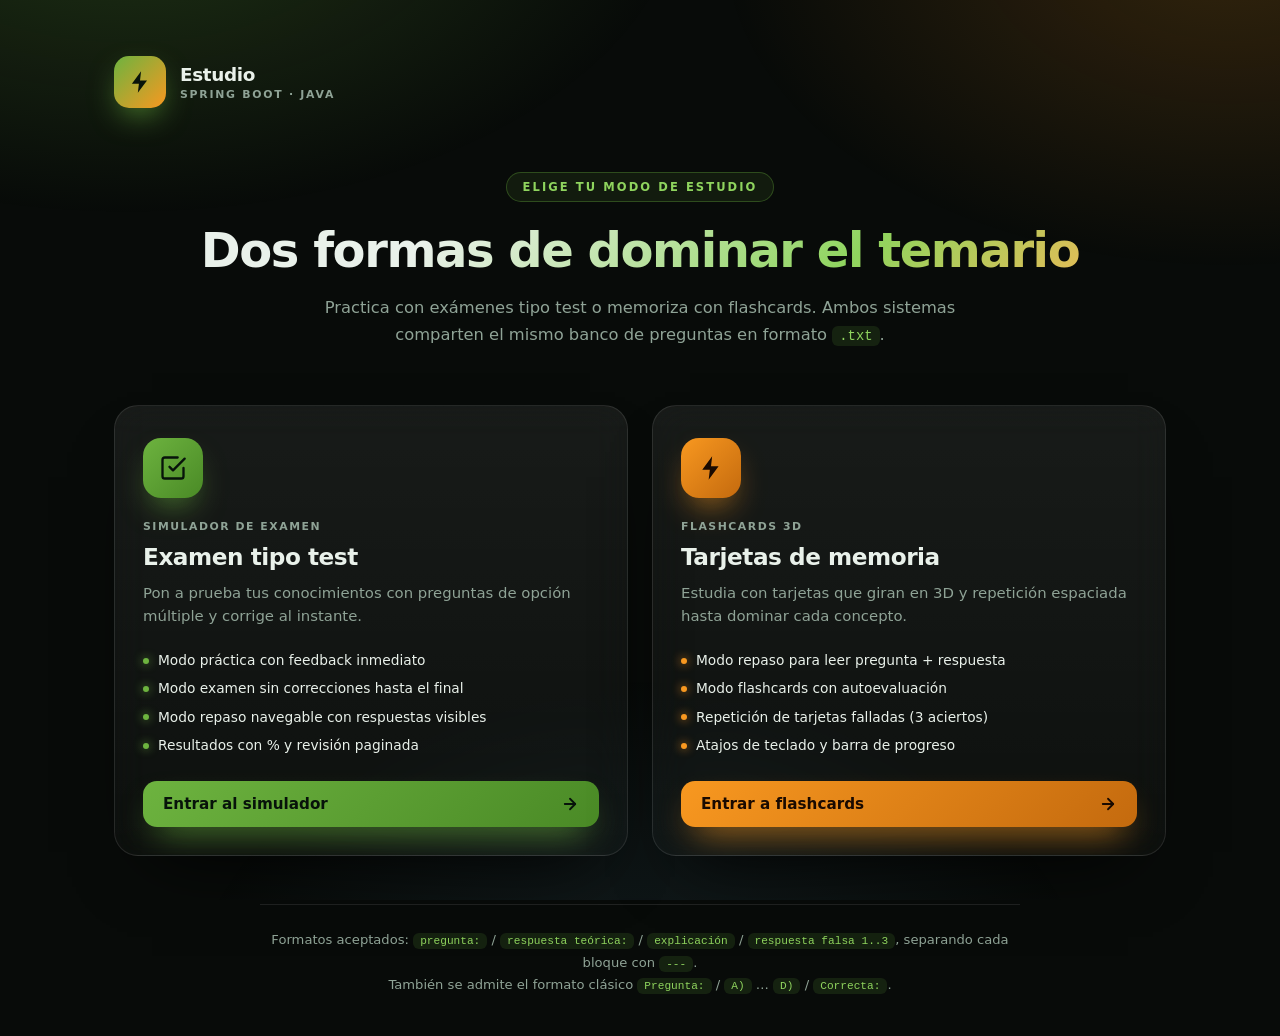
==== index.html @ 749e82bc "feat: add Spring Java Study Hub with exam simulator and 3D flashcards" ====
<!DOCTYPE html>
<html lang="es">
<head>
<meta charset="UTF-8">
<meta name="viewport" content="width=device-width, initial-scale=1.0">
<title>Estudio · Spring Boot &amp; Java</title>
<style>
:root{
  --spring:#6DB33F;
  --spring-2:#8FD45E;
  --spring-dark:#4A8A26;
  --java:#F89820;
  --java-2:#FFB454;
  --java-blue:#5382A1;
  --bg:#080B09;
  --surface:rgba(255,255,255,.045);
  --border:rgba(255,255,255,.10);
  --text:#E9F1EA;
  --muted:#8FA396;
}
*{box-sizing:border-box;margin:0;padding:0}
html,body{min-height:100%}
body{
  font-family:ui-sans-serif,system-ui,-apple-system,"Segoe UI",Roboto,"Helvetica Neue",Arial,sans-serif;
  background:var(--bg);
  color:var(--text);
  -webkit-font-smoothing:antialiased;
  overflow-x:hidden;
  display:flex;
  flex-direction:column;
  min-height:100vh;
}
body::before{
  content:"";
  position:fixed;
  inset:0;
  z-index:0;
  pointer-events:none;
  background:
    radial-gradient(900px 520px at 10% -12%, rgba(109,179,63,.24), transparent 62%),
    radial-gradient(820px 520px at 96% -6%, rgba(248,152,32,.18), transparent 62%),
    radial-gradient(760px 620px at 50% 118%, rgba(83,130,161,.16), transparent 62%);
}
.wrap{
  position:relative;
  z-index:1;
  width:100%;
  max-width:1100px;
  margin:0 auto;
  padding:56px 24px 40px;
  flex:1;
  display:flex;
  flex-direction:column;
}

/* ---------- Topbar ---------- */
.topbar{display:flex;align-items:center;gap:14px;margin-bottom:64px}
.brand-mark{
  width:52px;height:52px;flex:0 0 52px;border-radius:15px;
  background:linear-gradient(135deg,var(--spring),var(--java));
  display:grid;place-items:center;color:#08130a;
  box-shadow:0 12px 32px -10px rgba(109,179,63,.95);
}
.brand-mark svg{width:26px;height:26px}
.brand h1{font-size:1.15rem;font-weight:800;letter-spacing:-.02em}
.brand p{
  font-size:.68rem;font-weight:700;letter-spacing:.16em;
  text-transform:uppercase;color:var(--muted);margin-top:3px;
}

/* ---------- Hero ---------- */
.hero{text-align:center;margin-bottom:56px;animation:fadeIn .6s cubic-bezier(.4,.05,.2,1) both}
.hero .eyebrow{
  display:inline-block;
  font-size:.72rem;font-weight:800;letter-spacing:.18em;text-transform:uppercase;
  color:var(--spring-2);padding:7px 16px;border-radius:999px;
  background:rgba(109,179,63,.10);border:1px solid rgba(109,179,63,.32);
  margin-bottom:22px;
}
.hero h2{
  font-size:clamp(1.9rem,4vw,3rem);
  font-weight:800;letter-spacing:-.03em;line-height:1.1;
  background:linear-gradient(135deg,var(--text) 30%,var(--spring-2) 70%,var(--java-2));
  -webkit-background-clip:text;background-clip:text;color:transparent;
  margin-bottom:18px;
}
.hero p{
  font-size:1.02rem;color:var(--muted);line-height:1.65;
  max-width:640px;margin:0 auto;
}
.hero p code,.footer-hint code{
  background:rgba(109,179,63,.14);color:var(--spring-2);
  padding:2px 7px;border-radius:6px;font-size:.85em;
  font-family:ui-monospace,SFMono-Regular,Menlo,monospace;
}

/* ---------- Grid de opciones ---------- */
.options{
  display:grid;grid-template-columns:1fr 1fr;gap:24px;margin-bottom:48px;
}
.option-card{
  position:relative;display:flex;flex-direction:column;text-decoration:none;color:inherit;
  padding:32px 28px 28px;border-radius:24px;border:1px solid var(--border);
  background:linear-gradient(180deg,rgba(255,255,255,.065),rgba(255,255,255,.022));
  backdrop-filter:blur(18px);-webkit-backdrop-filter:blur(18px);
  box-shadow:0 34px 70px -38px rgba(0,0,0,.95);
  transition:transform .22s cubic-bezier(.4,.05,.2,1),border-color .22s,box-shadow .22s;
  overflow:hidden;
  animation:fadeIn .6s cubic-bezier(.4,.05,.2,1) both;
}
.option-card:nth-child(1){animation-delay:.08s}
.option-card:nth-child(2){animation-delay:.16s}
.option-card::after{
  content:"";position:absolute;inset:0;pointer-events:none;opacity:0;transition:opacity .3s;
}
.option-card.exam::after{
  background:radial-gradient(500px 260px at 0% 0%,rgba(109,179,63,.16),transparent 70%);
}
.option-card.flash::after{
  background:radial-gradient(500px 260px at 100% 0%,rgba(248,152,32,.16),transparent 70%);
}
.option-card:hover{
  transform:translateY(-4px);
  border-color:rgba(255,255,255,.22);
  box-shadow:0 44px 80px -38px rgba(0,0,0,1);
}
.option-card:hover::after{opacity:1}

.option-icon{
  width:60px;height:60px;border-radius:18px;
  display:grid;place-items:center;margin-bottom:22px;
  position:relative;z-index:1;
}
.option-card.exam .option-icon{
  background:linear-gradient(135deg,var(--spring),var(--spring-dark));
  color:#07130a;box-shadow:0 16px 34px -14px rgba(109,179,63,.95);
}
.option-card.flash .option-icon{
  background:linear-gradient(135deg,var(--java),#C46A0E);
  color:#1a0a00;box-shadow:0 16px 34px -14px rgba(248,152,32,.95);
}
.option-icon svg{width:28px;height:28px}

.option-tag{
  font-size:.68rem;font-weight:800;letter-spacing:.14em;text-transform:uppercase;
  color:var(--muted);margin-bottom:10px;position:relative;z-index:1;
}
.option-title{
  font-size:1.45rem;font-weight:800;letter-spacing:-.02em;
  margin-bottom:12px;position:relative;z-index:1;
}
.option-desc{
  font-size:.93rem;line-height:1.6;color:var(--muted);
  margin-bottom:22px;position:relative;z-index:1;flex:1;
}
.option-features{
  list-style:none;display:flex;flex-direction:column;gap:9px;
  margin-bottom:26px;position:relative;z-index:1;
}
.option-features li{
  font-size:.86rem;color:var(--text);
  display:flex;align-items:center;gap:9px;line-height:1.4;
}
.option-features li::before{
  content:"";width:6px;height:6px;border-radius:50%;flex:0 0 6px;
}
.option-card.exam .option-features li::before{
  background:var(--spring);box-shadow:0 0 10px rgba(109,179,63,.9);
}
.option-card.flash .option-features li::before{
  background:var(--java);box-shadow:0 0 10px rgba(248,152,32,.9);
}

.option-cta{
  display:inline-flex;align-items:center;justify-content:space-between;gap:12px;
  padding:14px 20px;border-radius:14px;font-weight:800;font-size:.95rem;
  position:relative;z-index:1;
  transition:transform .18s,box-shadow .22s;
}
.option-card.exam .option-cta{
  background:linear-gradient(135deg,var(--spring),var(--spring-dark));
  color:#07130a;box-shadow:0 16px 34px -14px rgba(109,179,63,.95);
}
.option-card.flash .option-cta{
  background:linear-gradient(135deg,var(--java),#C46A0E);
  color:#1a0a00;box-shadow:0 16px 34px -14px rgba(248,152,32,.95);
}
.option-card:hover .option-cta{transform:translateX(2px)}
.option-cta svg{width:18px;height:18px;transition:transform .22s}
.option-card:hover .option-cta svg{transform:translateX(4px)}

/* ---------- Footer ---------- */
.footer-hint{
  text-align:center;font-size:.82rem;color:var(--muted);line-height:1.7;
  padding-top:24px;border-top:1px solid var(--border);
  max-width:760px;margin:auto auto 0;
}

@keyframes fadeIn{
  from{opacity:0;transform:translateY(14px)}
  to{opacity:1;transform:translateY(0)}
}

@media (max-width:760px){
  .wrap{padding:36px 18px 28px}
  .topbar{margin-bottom:40px}
  .hero{margin-bottom:36px}
  .options{grid-template-columns:1fr;gap:18px;margin-bottom:32px}
  .option-card{padding:26px 22px 22px}
  .option-title{font-size:1.3rem}
  .hero h2{font-size:1.8rem}
}
</style>
</head>
<body>
<div class="wrap">

  <header class="topbar">
    <div class="brand-mark">
      <svg viewBox="0 0 24 24" fill="currentColor" aria-hidden="true">
        <path d="M13 2 4.5 13.5H11l-1 8.5 8.5-11.5H12l1-8.5Z"/>
      </svg>
    </div>
    <div class="brand">
      <h1>Estudio</h1>
      <p>Spring Boot · Java</p>
    </div>
  </header>

  <section class="hero">
    <span class="eyebrow">Elige tu modo de estudio</span>
    <h2>Dos formas de dominar el temario</h2>
    <p>Practica con exámenes tipo test o memoriza con flashcards. Ambos sistemas comparten el mismo banco de preguntas en formato <code>.txt</code>.</p>
  </section>

  <section class="options">

    <a class="option-card exam" href="examen.html">
      <div class="option-icon">
        <svg viewBox="0 0 24 24" fill="none" stroke="currentColor"
             stroke-width="2" stroke-linecap="round" stroke-linejoin="round">
          <path d="M9 11l3 3L22 4"/>
          <path d="M21 12v7a2 2 0 0 1-2 2H5a2 2 0 0 1-2-2V5a2 2 0 0 1 2-2h11"/>
        </svg>
      </div>
      <div class="option-tag">Simulador de examen</div>
      <h3 class="option-title">Examen tipo test</h3>
      <p class="option-desc">
        Pon a prueba tus conocimientos con preguntas de opción múltiple y corrige al instante.
      </p>
      <ul class="option-features">
        <li>Modo práctica con feedback inmediato</li>
        <li>Modo examen sin correcciones hasta el final</li>
        <li>Modo repaso navegable con respuestas visibles</li>
        <li>Resultados con % y revisión paginada</li>
      </ul>
      <span class="option-cta">
        Entrar al simulador
        <svg viewBox="0 0 24 24" fill="none" stroke="currentColor"
             stroke-width="2.4" stroke-linecap="round" stroke-linejoin="round">
          <line x1="5" y1="12" x2="19" y2="12"/>
          <polyline points="12 5 19 12 12 19"/>
        </svg>
      </span>
    </a>

    <a class="option-card flash" href="flashcards.html">
      <div class="option-icon">
        <svg viewBox="0 0 24 24" fill="currentColor">
          <path d="M13 2 4.5 13.5H11l-1 8.5 8.5-11.5H12l1-8.5Z"/>
        </svg>
      </div>
      <div class="option-tag">Flashcards 3D</div>
      <h3 class="option-title">Tarjetas de memoria</h3>
      <p class="option-desc">
        Estudia con tarjetas que giran en 3D y repetición espaciada hasta dominar cada concepto.
      </p>
      <ul class="option-features">
        <li>Modo repaso para leer pregunta + respuesta</li>
        <li>Modo flashcards con autoevaluación</li>
        <li>Repetición de tarjetas falladas (3 aciertos)</li>
        <li>Atajos de teclado y barra de progreso</li>
      </ul>
      <span class="option-cta">
        Entrar a flashcards
        <svg viewBox="0 0 24 24" fill="none" stroke="currentColor"
             stroke-width="2.4" stroke-linecap="round" stroke-linejoin="round">
          <line x1="5" y1="12" x2="19" y2="12"/>
          <polyline points="12 5 19 12 12 19"/>
        </svg>
      </span>
    </a>

  </section>

  <footer class="footer-hint">
    Formatos aceptados: <code>pregunta:</code> / <code>respuesta teórica:</code> /
    <code>explicación</code> / <code>respuesta falsa 1..3</code>, separando cada bloque con <code>---</code>.<br>
    También se admite el formato clásico <code>Pregunta:</code> / <code>A)</code> … <code>D)</code> / <code>Correcta:</code>.
  </footer>

</div>
</body>
</html>
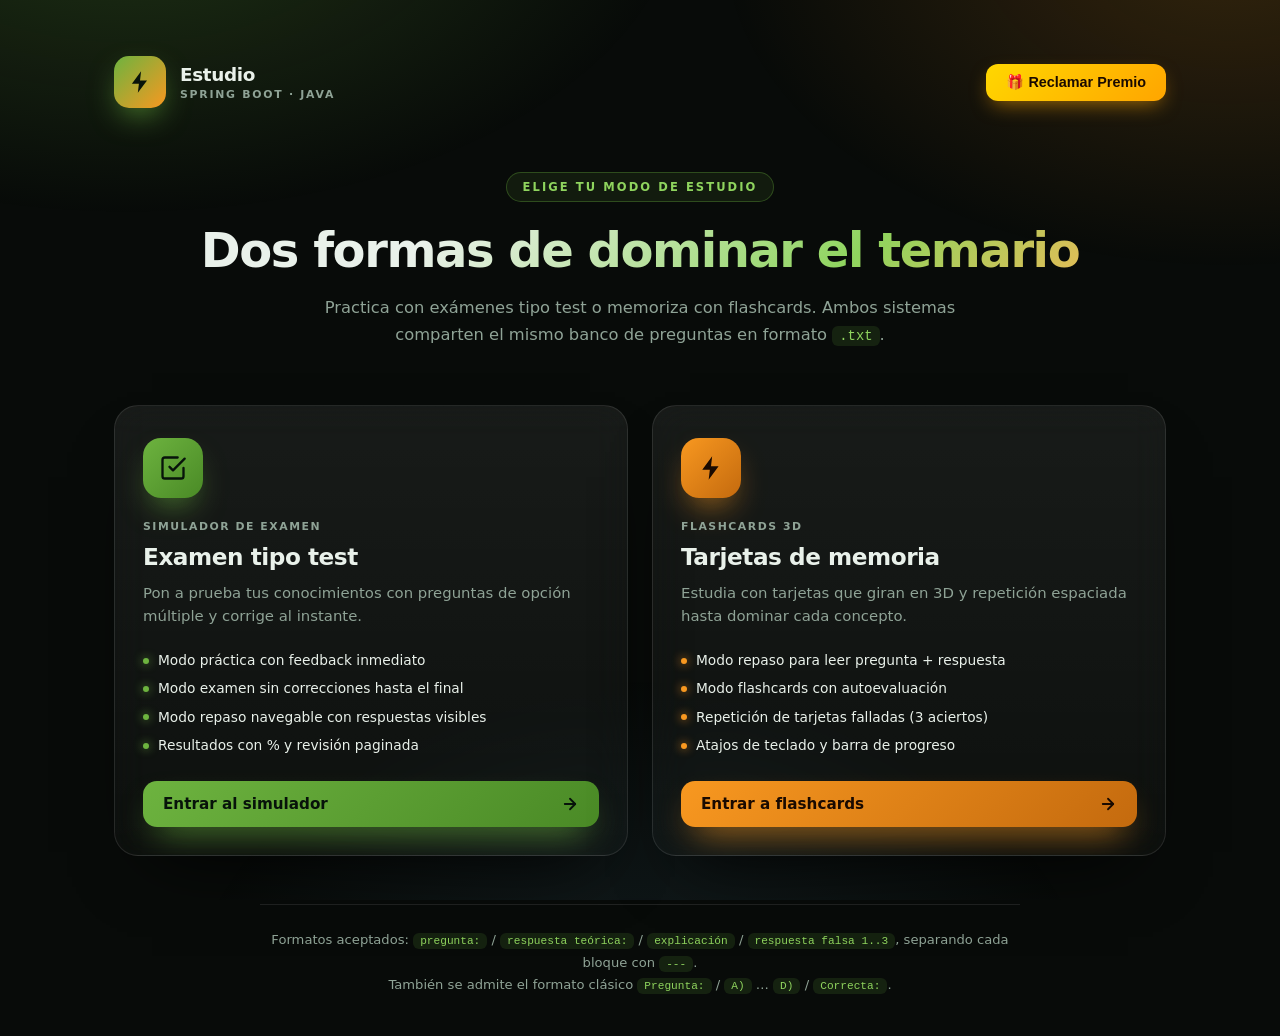
==== commit 0041099f: "feat(ui): botón Principal con icono y Volver en examen/flashcards - TERMINADO" ====
--- a/index.html
+++ b/index.html
@@ -1,220 +1,17 @@
 <!DOCTYPE html>
 <html lang="es">
 <head>
-<meta charset="UTF-8">
-<meta name="viewport" content="width=device-width, initial-scale=1.0">
-<title>Estudio · Spring Boot &amp; Java</title>
-<style>
-:root{
-  --spring:#6DB33F;
-  --spring-2:#8FD45E;
-  --spring-dark:#4A8A26;
-  --java:#F89820;
-  --java-2:#FFB454;
-  --java-blue:#5382A1;
-  --bg:#080B09;
-  --surface:rgba(255,255,255,.045);
-  --border:rgba(255,255,255,.10);
-  --text:#E9F1EA;
-  --muted:#8FA396;
-}
-*{box-sizing:border-box;margin:0;padding:0}
-html,body{min-height:100%}
-body{
-  font-family:ui-sans-serif,system-ui,-apple-system,"Segoe UI",Roboto,"Helvetica Neue",Arial,sans-serif;
-  background:var(--bg);
-  color:var(--text);
-  -webkit-font-smoothing:antialiased;
-  overflow-x:hidden;
-  display:flex;
-  flex-direction:column;
-  min-height:100vh;
-}
-body::before{
-  content:"";
-  position:fixed;
-  inset:0;
-  z-index:0;
-  pointer-events:none;
-  background:
-    radial-gradient(900px 520px at 10% -12%, rgba(109,179,63,.24), transparent 62%),
-    radial-gradient(820px 520px at 96% -6%, rgba(248,152,32,.18), transparent 62%),
-    radial-gradient(760px 620px at 50% 118%, rgba(83,130,161,.16), transparent 62%);
-}
-.wrap{
-  position:relative;
-  z-index:1;
-  width:100%;
-  max-width:1100px;
-  margin:0 auto;
-  padding:56px 24px 40px;
-  flex:1;
-  display:flex;
-  flex-direction:column;
-}
-
-/* ---------- Topbar ---------- */
-.topbar{display:flex;align-items:center;gap:14px;margin-bottom:64px}
-.brand-mark{
-  width:52px;height:52px;flex:0 0 52px;border-radius:15px;
-  background:linear-gradient(135deg,var(--spring),var(--java));
-  display:grid;place-items:center;color:#08130a;
-  box-shadow:0 12px 32px -10px rgba(109,179,63,.95);
-}
-.brand-mark svg{width:26px;height:26px}
-.brand h1{font-size:1.15rem;font-weight:800;letter-spacing:-.02em}
-.brand p{
-  font-size:.68rem;font-weight:700;letter-spacing:.16em;
-  text-transform:uppercase;color:var(--muted);margin-top:3px;
-}
-
-/* ---------- Hero ---------- */
-.hero{text-align:center;margin-bottom:56px;animation:fadeIn .6s cubic-bezier(.4,.05,.2,1) both}
-.hero .eyebrow{
-  display:inline-block;
-  font-size:.72rem;font-weight:800;letter-spacing:.18em;text-transform:uppercase;
-  color:var(--spring-2);padding:7px 16px;border-radius:999px;
-  background:rgba(109,179,63,.10);border:1px solid rgba(109,179,63,.32);
-  margin-bottom:22px;
-}
-.hero h2{
-  font-size:clamp(1.9rem,4vw,3rem);
-  font-weight:800;letter-spacing:-.03em;line-height:1.1;
-  background:linear-gradient(135deg,var(--text) 30%,var(--spring-2) 70%,var(--java-2));
-  -webkit-background-clip:text;background-clip:text;color:transparent;
-  margin-bottom:18px;
-}
-.hero p{
-  font-size:1.02rem;color:var(--muted);line-height:1.65;
-  max-width:640px;margin:0 auto;
-}
-.hero p code,.footer-hint code{
-  background:rgba(109,179,63,.14);color:var(--spring-2);
-  padding:2px 7px;border-radius:6px;font-size:.85em;
-  font-family:ui-monospace,SFMono-Regular,Menlo,monospace;
-}
-
-/* ---------- Grid de opciones ---------- */
-.options{
-  display:grid;grid-template-columns:1fr 1fr;gap:24px;margin-bottom:48px;
-}
-.option-card{
-  position:relative;display:flex;flex-direction:column;text-decoration:none;color:inherit;
-  padding:32px 28px 28px;border-radius:24px;border:1px solid var(--border);
-  background:linear-gradient(180deg,rgba(255,255,255,.065),rgba(255,255,255,.022));
-  backdrop-filter:blur(18px);-webkit-backdrop-filter:blur(18px);
-  box-shadow:0 34px 70px -38px rgba(0,0,0,.95);
-  transition:transform .22s cubic-bezier(.4,.05,.2,1),border-color .22s,box-shadow .22s;
-  overflow:hidden;
-  animation:fadeIn .6s cubic-bezier(.4,.05,.2,1) both;
-}
-.option-card:nth-child(1){animation-delay:.08s}
-.option-card:nth-child(2){animation-delay:.16s}
-.option-card::after{
-  content:"";position:absolute;inset:0;pointer-events:none;opacity:0;transition:opacity .3s;
-}
-.option-card.exam::after{
-  background:radial-gradient(500px 260px at 0% 0%,rgba(109,179,63,.16),transparent 70%);
-}
-.option-card.flash::after{
-  background:radial-gradient(500px 260px at 100% 0%,rgba(248,152,32,.16),transparent 70%);
-}
-.option-card:hover{
-  transform:translateY(-4px);
-  border-color:rgba(255,255,255,.22);
-  box-shadow:0 44px 80px -38px rgba(0,0,0,1);
-}
-.option-card:hover::after{opacity:1}
-
-.option-icon{
-  width:60px;height:60px;border-radius:18px;
-  display:grid;place-items:center;margin-bottom:22px;
-  position:relative;z-index:1;
-}
-.option-card.exam .option-icon{
-  background:linear-gradient(135deg,var(--spring),var(--spring-dark));
-  color:#07130a;box-shadow:0 16px 34px -14px rgba(109,179,63,.95);
-}
-.option-card.flash .option-icon{
-  background:linear-gradient(135deg,var(--java),#C46A0E);
-  color:#1a0a00;box-shadow:0 16px 34px -14px rgba(248,152,32,.95);
-}
-.option-icon svg{width:28px;height:28px}
-
-.option-tag{
-  font-size:.68rem;font-weight:800;letter-spacing:.14em;text-transform:uppercase;
-  color:var(--muted);margin-bottom:10px;position:relative;z-index:1;
-}
-.option-title{
-  font-size:1.45rem;font-weight:800;letter-spacing:-.02em;
-  margin-bottom:12px;position:relative;z-index:1;
-}
-.option-desc{
-  font-size:.93rem;line-height:1.6;color:var(--muted);
-  margin-bottom:22px;position:relative;z-index:1;flex:1;
-}
-.option-features{
-  list-style:none;display:flex;flex-direction:column;gap:9px;
-  margin-bottom:26px;position:relative;z-index:1;
-}
-.option-features li{
-  font-size:.86rem;color:var(--text);
-  display:flex;align-items:center;gap:9px;line-height:1.4;
-}
-.option-features li::before{
-  content:"";width:6px;height:6px;border-radius:50%;flex:0 0 6px;
-}
-.option-card.exam .option-features li::before{
-  background:var(--spring);box-shadow:0 0 10px rgba(109,179,63,.9);
-}
-.option-card.flash .option-features li::before{
-  background:var(--java);box-shadow:0 0 10px rgba(248,152,32,.9);
-}
-
-.option-cta{
-  display:inline-flex;align-items:center;justify-content:space-between;gap:12px;
-  padding:14px 20px;border-radius:14px;font-weight:800;font-size:.95rem;
-  position:relative;z-index:1;
-  transition:transform .18s,box-shadow .22s;
-}
-.option-card.exam .option-cta{
-  background:linear-gradient(135deg,var(--spring),var(--spring-dark));
-  color:#07130a;box-shadow:0 16px 34px -14px rgba(109,179,63,.95);
-}
-.option-card.flash .option-cta{
-  background:linear-gradient(135deg,var(--java),#C46A0E);
-  color:#1a0a00;box-shadow:0 16px 34px -14px rgba(248,152,32,.95);
-}
-.option-card:hover .option-cta{transform:translateX(2px)}
-.option-cta svg{width:18px;height:18px;transition:transform .22s}
-.option-card:hover .option-cta svg{transform:translateX(4px)}
-
-/* ---------- Footer ---------- */
-.footer-hint{
-  text-align:center;font-size:.82rem;color:var(--muted);line-height:1.7;
-  padding-top:24px;border-top:1px solid var(--border);
-  max-width:760px;margin:auto auto 0;
-}
-
-@keyframes fadeIn{
-  from{opacity:0;transform:translateY(14px)}
-  to{opacity:1;transform:translateY(0)}
-}
-
-@media (max-width:760px){
-  .wrap{padding:36px 18px 28px}
-  .topbar{margin-bottom:40px}
-  .hero{margin-bottom:36px}
-  .options{grid-template-columns:1fr;gap:18px;margin-bottom:32px}
-  .option-card{padding:26px 22px 22px}
-  .option-title{font-size:1.3rem}
-  .hero h2{font-size:1.8rem}
-}
-</style>
+    <meta charset="UTF-8">
+    <meta name="viewport" content="width=device-width, initial-scale=1.0">
+    <title>Estudio · Spring Boot &amp; Java</title>
+    
+    <!-- AQUÍ CONECTAMOS EL CSS EXTERNO -->
+    <link rel="stylesheet" href="css/index.css">
 </head>
 <body>
 <div class="wrap">
 
+  <!-- 1. TOPBAR (Cabecera) -->
   <header class="topbar">
     <div class="brand-mark">
       <svg viewBox="0 0 24 24" fill="currentColor" aria-hidden="true">
@@ -225,17 +22,23 @@
       <h1>Estudio</h1>
       <p>Spring Boot · Java</p>
     </div>
+    
+    <!-- BOTÓN RECLAMAR PREMIO -->
+    <button id="btn-premio" class="btn-premio">🎁 Reclamar Premio</button>
   </header>
 
+  <!-- 2. HERO (Texto principal) -->
   <section class="hero">
     <span class="eyebrow">Elige tu modo de estudio</span>
     <h2>Dos formas de dominar el temario</h2>
     <p>Practica con exámenes tipo test o memoriza con flashcards. Ambos sistemas comparten el mismo banco de preguntas en formato <code>.txt</code>.</p>
   </section>
 
+  <!-- 3. OPTIONS (Las dos tarjetas) -->
   <section class="options">
 
-    <a class="option-card exam" href="examen.html">
+    <!-- Tarjeta de Examen -->
+    <a class="option-card exam" href="html/examen.html">
       <div class="option-icon">
         <svg viewBox="0 0 24 24" fill="none" stroke="currentColor"
              stroke-width="2" stroke-linecap="round" stroke-linejoin="round">
@@ -264,7 +67,8 @@
       </span>
     </a>
 
-    <a class="option-card flash" href="flashcards.html">
+    <!-- Tarjeta de Flashcards -->
+    <a class="option-card flash" href="html/flashcards.html">
       <div class="option-icon">
         <svg viewBox="0 0 24 24" fill="currentColor">
           <path d="M13 2 4.5 13.5H11l-1 8.5 8.5-11.5H12l1-8.5Z"/>
@@ -293,6 +97,7 @@
 
   </section>
 
+  <!-- 4. FOOTER -->
   <footer class="footer-hint">
     Formatos aceptados: <code>pregunta:</code> / <code>respuesta teórica:</code> /
     <code>explicación</code> / <code>respuesta falsa 1..3</code>, separando cada bloque con <code>---</code>.<br>
@@ -300,5 +105,19 @@
   </footer>
 
 </div>
+
+<!-- MODAL PREMIO -->
+<div id="modal-premio" class="modal-overlay">
+  <div class="modal-content">
+    <!-- Botón de la X para cerrar -->
+    <button id="btn-cerrar-premio" class="modal-close" aria-label="Cerrar">&times;</button>
+    <!-- Asegúrate de que premio.jpg esté en la raíz o ajusta la ruta ej: img/premio.jpg -->
+    <img src="premio.jpg" alt="¡Felicidades, has ganado un premio!" class="modal-img">
+  </div>
+</div>
+
+<!-- SCRIPT PARA EL MODAL -->
+<script src="js/index.js"></script>
+
 </body>
 </html>
--- a/css/index.css
+++ b/css/index.css
@@ -0,0 +1,325 @@
+/* =========================================
+   VARIABLES Y RESET
+   ========================================= */
+:root{
+  --spring:#6DB33F;
+  --spring-2:#8FD45E;
+  --spring-dark:#4A8A26;
+  --java:#F89820;
+  --java-2:#FFB454;
+  --java-blue:#5382A1;
+  --bg:#080B09;
+  --surface:rgba(255,255,255,.045);
+  --border:rgba(255,255,255,.10);
+  --text:#E9F1EA;
+  --muted:#8FA396;
+}
+*{box-sizing:border-box;margin:0;padding:0}
+html,body{min-height:100%}
+body{
+  font-family:ui-sans-serif,system-ui,-apple-system,"Segoe UI",Roboto,"Helvetica Neue",Arial,sans-serif;
+  background:var(--bg);
+  color:var(--text);
+  -webkit-font-smoothing:antialiased;
+  overflow-x:hidden;
+  display:flex;
+  flex-direction:column;
+  min-height:100vh;
+}
+body::before{
+  content:"";
+  position:fixed;
+  inset:0;
+  z-index:0;
+  pointer-events:none;
+  background:
+    radial-gradient(900px 520px at 10% -12%, rgba(109,179,63,.24), transparent 62%),
+    radial-gradient(820px 520px at 96% -6%, rgba(248,152,32,.18), transparent 62%),
+    radial-gradient(760px 620px at 50% 118%, rgba(83,130,161,.16), transparent 62%);
+}
+.wrap{
+  position:relative;
+  z-index:1;
+  width:100%;
+  max-width:1100px;
+  margin:0 auto;
+  padding:56px 24px 40px;
+  flex:1;
+  display:flex;
+  flex-direction:column;
+}
+
+/* =========================================
+   TOPBAR (Cabecera)
+   ========================================= */
+.topbar{display:flex;align-items:center;gap:14px;margin-bottom:64px}
+.brand-mark{
+  width:52px;height:52px;flex:0 0 52px;border-radius:15px;
+  background:linear-gradient(135deg,var(--spring),var(--java));
+  display:grid;place-items:center;color:#08130a;
+  box-shadow:0 12px 32px -10px rgba(109,179,63,.95);
+}
+.brand-mark svg{width:26px;height:26px}
+.brand h1{font-size:1.15rem;font-weight:800;letter-spacing:-.02em}
+.brand p{
+  font-size:.68rem;font-weight:700;letter-spacing:.16em;
+  text-transform:uppercase;color:var(--muted);margin-top:3px;
+}
+
+/* =========================================
+   HERO (Sección principal)
+   ========================================= */
+.hero{text-align:center;margin-bottom:56px;animation:fadeIn .6s cubic-bezier(.4,.05,.2,1) both}
+.hero .eyebrow{
+  display:inline-block;
+  font-size:.72rem;font-weight:800;letter-spacing:.18em;text-transform:uppercase;
+  color:var(--spring-2);padding:7px 16px;border-radius:999px;
+  background:rgba(109,179,63,.10);border:1px solid rgba(109,179,63,.32);
+  margin-bottom:22px;
+}
+.hero h2{
+  font-size:clamp(1.9rem,4vw,3rem);
+  font-weight:800;letter-spacing:-.03em;line-height:1.1;
+  background:linear-gradient(135deg,var(--text) 30%,var(--spring-2) 70%,var(--java-2));
+  -webkit-background-clip:text;background-clip:text;color:transparent;
+  margin-bottom:18px;
+}
+.hero p{
+  font-size:1.02rem;color:var(--muted);line-height:1.65;
+  max-width:640px;margin:0 auto;
+}
+.hero p code,.footer-hint code{
+  background:rgba(109,179,63,.14);color:var(--spring-2);
+  padding:2px 7px;border-radius:6px;font-size:.85em;
+  font-family:ui-monospace,SFMono-Regular,Menlo,monospace;
+}
+
+/* =========================================
+   OPCIONES (Tarjetas)
+   ========================================= */
+.options{
+  display:grid;grid-template-columns:1fr 1fr;gap:24px;margin-bottom:48px;
+}
+.option-card{
+  position:relative;display:flex;flex-direction:column;text-decoration:none;color:inherit;
+  padding:32px 28px 28px;border-radius:24px;border:1px solid var(--border);
+  background:linear-gradient(180deg,rgba(255,255,255,.065),rgba(255,255,255,.022));
+  backdrop-filter:blur(18px);-webkit-backdrop-filter:blur(18px);
+  box-shadow:0 34px 70px -38px rgba(0,0,0,.95);
+  transition:transform .22s cubic-bezier(.4,.05,.2,1),border-color .22s,box-shadow .22s;
+  overflow:hidden;
+  animation:fadeIn .6s cubic-bezier(.4,.05,.2,1) both;
+}
+.option-card:nth-child(1){animation-delay:.08s}
+.option-card:nth-child(2){animation-delay:.16s}
+.option-card::after{
+  content:"";position:absolute;inset:0;pointer-events:none;opacity:0;transition:opacity .3s;
+}
+.option-card.exam::after{
+  background:radial-gradient(500px 260px at 0% 0%,rgba(109,179,63,.16),transparent 70%);
+}
+.option-card.flash::after{
+  background:radial-gradient(500px 260px at 100% 0%,rgba(248,152,32,.16),transparent 70%);
+}
+.option-card:hover{
+  transform:translateY(-4px);
+  border-color:rgba(255,255,255,.22);
+  box-shadow:0 44px 80px -38px rgba(0,0,0,1);
+}
+.option-card:hover::after{opacity:1}
+
+.option-icon{
+  width:60px;height:60px;border-radius:18px;
+  display:grid;place-items:center;margin-bottom:22px;
+  position:relative;z-index:1;
+}
+.option-card.exam .option-icon{
+  background:linear-gradient(135deg,var(--spring),var(--spring-dark));
+  color:#07130a;box-shadow:0 16px 34px -14px rgba(109,179,63,.95);
+}
+.option-card.flash .option-icon{
+  background:linear-gradient(135deg,var(--java),#C46A0E);
+  color:#1a0a00;box-shadow:0 16px 34px -14px rgba(248,152,32,.95);
+}
+.option-icon svg{width:28px;height:28px}
+
+.option-tag{
+  font-size:.68rem;font-weight:800;letter-spacing:.14em;text-transform:uppercase;
+  color:var(--muted);margin-bottom:10px;position:relative;z-index:1;
+}
+.option-title{
+  font-size:1.45rem;font-weight:800;letter-spacing:-.02em;
+  margin-bottom:12px;position:relative;z-index:1;
+}
+.option-desc{
+  font-size:.93rem;line-height:1.6;color:var(--muted);
+  margin-bottom:22px;position:relative;z-index:1;flex:1;
+}
+.option-features{
+  list-style:none;display:flex;flex-direction:column;gap:9px;
+  margin-bottom:26px;position:relative;z-index:1;
+}
+.option-features li{
+  font-size:.86rem;color:var(--text);
+  display:flex;align-items:center;gap:9px;line-height:1.4;
+}
+.option-features li::before{
+  content:"";width:6px;height:6px;border-radius:50%;flex:0 0 6px;
+}
+.option-card.exam .option-features li::before{
+  background:var(--spring);box-shadow:0 0 10px rgba(109,179,63,.9);
+}
+.option-card.flash .option-features li::before{
+  background:var(--java);box-shadow:0 0 10px rgba(248,152,32,.9);
+}
+
+.option-cta{
+  display:inline-flex;align-items:center;justify-content:space-between;gap:12px;
+  padding:14px 20px;border-radius:14px;font-weight:800;font-size:.95rem;
+  position:relative;z-index:1;
+  transition:transform .18s,box-shadow .22s;
+}
+.option-card.exam .option-cta{
+  background:linear-gradient(135deg,var(--spring),var(--spring-dark));
+  color:#07130a;box-shadow:0 16px 34px -14px rgba(109,179,63,.95);
+}
+.option-card.flash .option-cta{
+  background:linear-gradient(135deg,var(--java),#C46A0E);
+  color:#1a0a00;box-shadow:0 16px 34px -14px rgba(248,152,32,.95);
+}
+.option-card:hover .option-cta{transform:translateX(2px)}
+.option-cta svg{width:18px;height:18px;transition:transform .22s}
+.option-card:hover .option-cta svg{transform:translateX(4px)}
+
+/* =========================================
+   FOOTER Y ANIMACIONES
+   ========================================= */
+.footer-hint{
+  text-align:center;font-size:.82rem;color:var(--muted);line-height:1.7;
+  padding-top:24px;border-top:1px solid var(--border);
+  max-width:760px;margin:auto auto 0;
+}
+
+@keyframes fadeIn{
+  from{opacity:0;transform:translateY(14px)}
+  to{opacity:1;transform:translateY(0)}
+}
+
+/* =========================================
+   DISEÑO RESPONSIVE (Móviles)
+   ========================================= */
+@media (max-width:760px){
+  .wrap{padding:36px 18px 28px}
+  .topbar{margin-bottom:40px}
+  .hero{margin-bottom:36px}
+  .options{grid-template-columns:1fr;gap:18px;margin-bottom:32px}
+  .option-card{padding:26px 22px 22px}
+  .option-title{font-size:1.3rem}
+  .hero h2{font-size:1.8rem}
+}
+
+/* =========================================
+   BOTÓN PREMIO Y MODAL
+   ========================================= */
+
+/* Botón en la cabecera */
+.btn-premio {
+  margin-left: auto; /* Lo empuja a la derecha */
+  background: linear-gradient(135deg, #FFD700, #FFA500);
+  color: #1a0a00;
+  border: none;
+  padding: 10px 20px;
+  border-radius: 12px;
+  font-weight: 800;
+  font-size: 0.9rem;
+  cursor: pointer;
+  box-shadow: 0 8px 20px -6px rgba(255, 165, 0, 0.6);
+  transition: transform 0.2s, box-shadow 0.2s;
+}
+
+.btn-premio:hover {
+  transform: translateY(-2px);
+  box-shadow: 0 12px 25px -6px rgba(255, 165, 0, 0.8);
+}
+
+/* Fondo oscuro del modal */
+.modal-overlay {
+  position: fixed;
+  inset: 0;
+  background: rgba(0, 0, 0, 0.85);
+  backdrop-filter: blur(8px);
+  -webkit-backdrop-filter: blur(8px);
+  display: none; /* Oculto por defecto */
+  place-items: center;
+  z-index: 1000;
+  opacity: 0;
+  transition: opacity 0.3s ease;
+}
+
+/* Clase para mostrar el modal con JS */
+.modal-overlay.active {
+  display: grid;
+  opacity: 1;
+}
+
+/* Contenedor de la imagen */
+.modal-content {
+  position: relative;
+  background: #121614;
+  padding: 15px;
+  border-radius: 20px;
+  border: 1px solid rgba(255, 255, 255, 0.1);
+  box-shadow: 0 25px 50px -12px rgba(0, 0, 0, 0.8);
+  max-width: 90vw;
+  max-height: 90vh;
+  animation: zoomIn 0.3s cubic-bezier(0.175, 0.885, 0.32, 1.275) forwards;
+}
+
+/* Botón de la X */
+.modal-close {
+  position: absolute;
+  top: -15px;
+  right: -15px;
+  width: 36px;
+  height: 36px;
+  background: #E74C3C;
+  color: white;
+  border: none;
+  border-radius: 50%;
+  font-size: 1.5rem;
+  font-weight: bold;
+  cursor: pointer;
+  display: grid;
+  place-items: center;
+  box-shadow: 0 4px 12px rgba(231, 76, 60, 0.5);
+  transition: transform 0.2s, background 0.2s;
+  line-height: 1;
+}
+
+.modal-close:hover {
+  transform: scale(1.1) rotate(90deg);
+  background: #C0392B;
+}
+
+/* La imagen del premio */
+.modal-img {
+  display: block;
+  max-width: 100%;
+  max-height: 80vh;
+  object-fit: contain;
+  border-radius: 12px;
+}
+
+/* Animación de entrada */
+@keyframes zoomIn {
+  from { transform: scale(0.9); opacity: 0; }
+  to { transform: scale(1); opacity: 1; }
+}
+
+/* Responsive para móviles */
+@media (max-width: 760px) {
+  .btn-premio {
+    padding: 8px 12px;
+    font-size: 0.8rem;
+  }
+}
